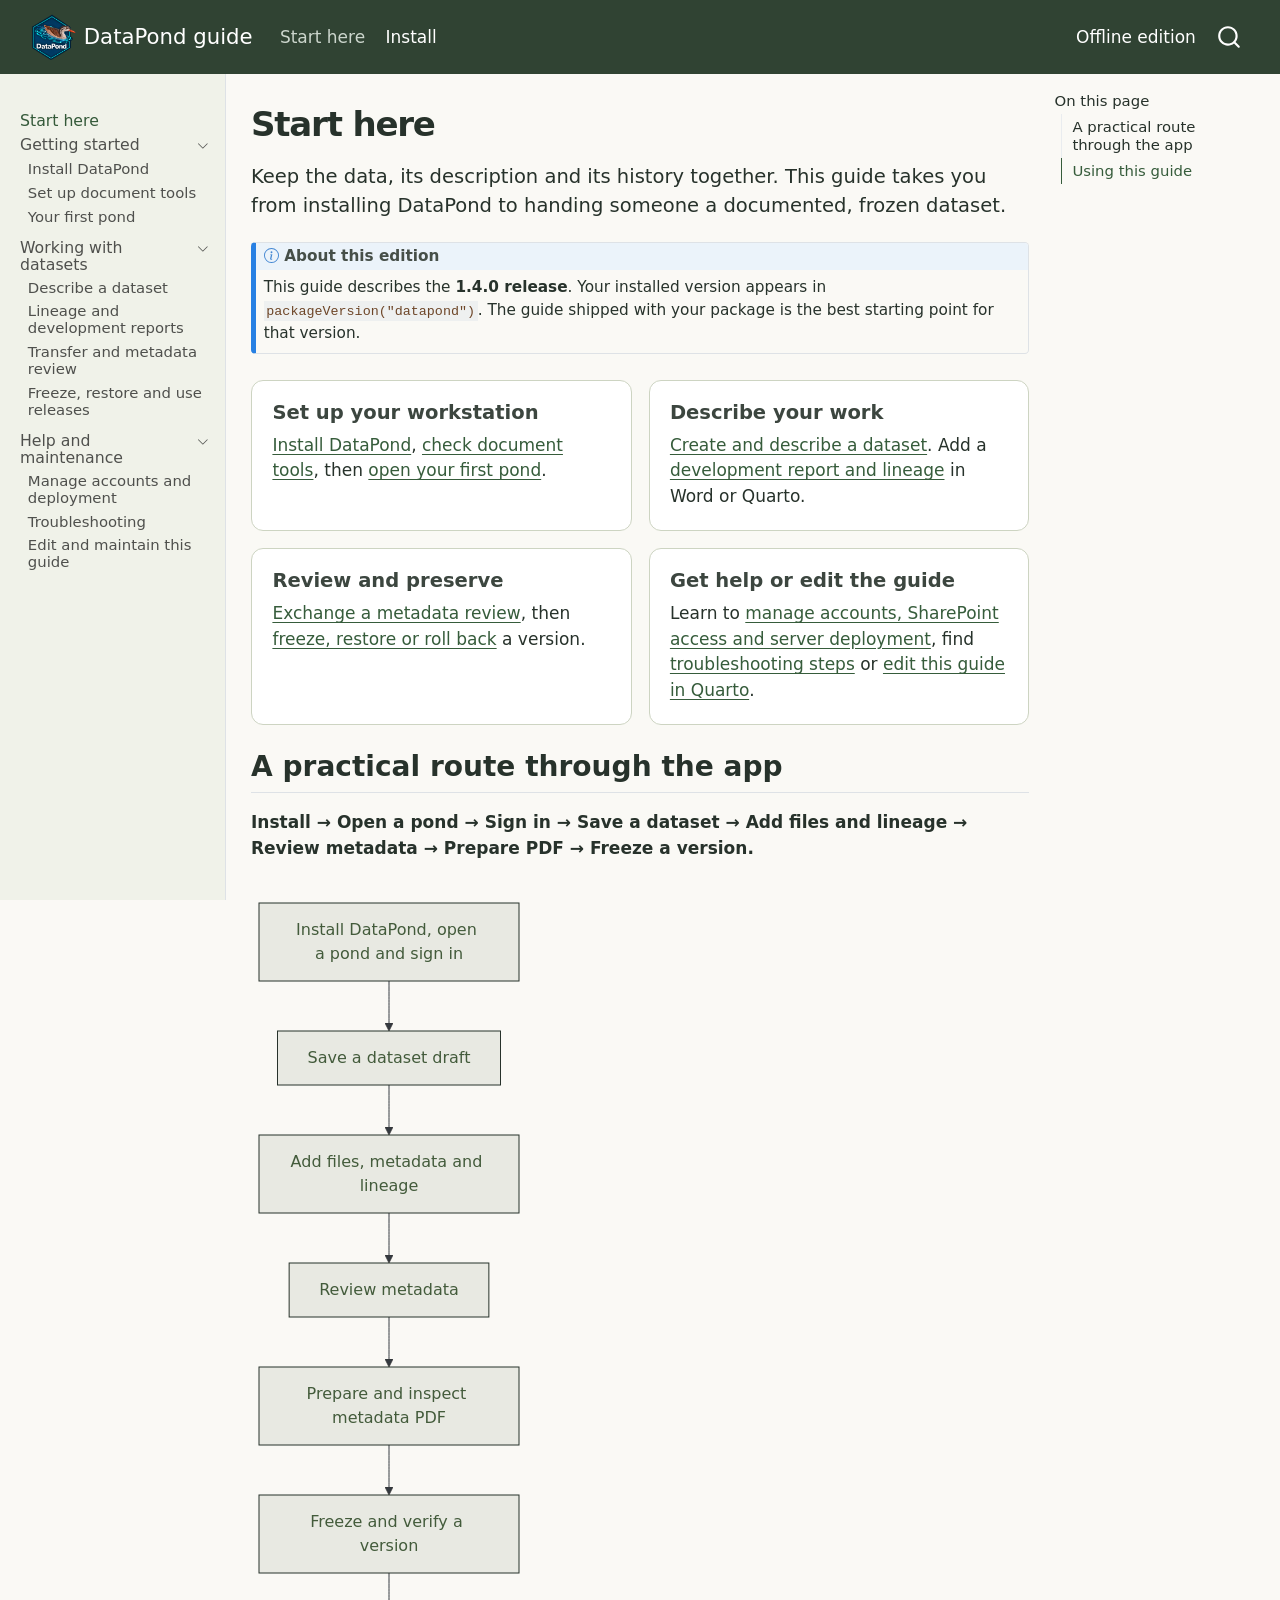
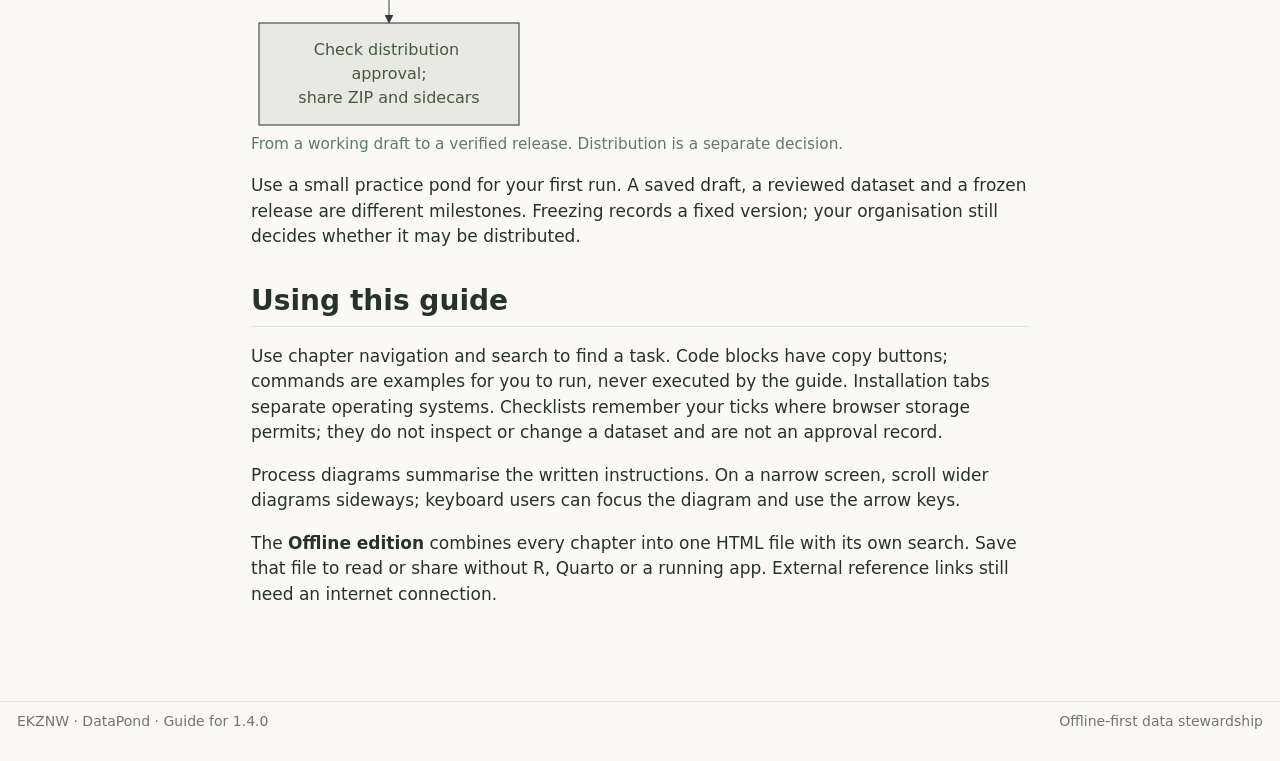
==== inst/guide/index.html @ 1719f34a "Release Data Pond 1.4.0" ====
<!DOCTYPE html>
<html xmlns="http://www.w3.org/1999/xhtml" lang="en-GB" xml:lang="en-GB"><head>

<meta charset="utf-8">
<meta name="generator" content="quarto-1.9.37">

<meta name="viewport" content="width=device-width, initial-scale=1.0, user-scalable=yes">


<title>Start here – DataPond guide</title>
<style>
/* Default styles provided by pandoc.
** See https://pandoc.org/MANUAL.html#variables-for-html for config info.
*/
code{white-space: pre-wrap;}
span.smallcaps{font-variant: small-caps;}
div.columns{display: flex; gap: min(4vw, 1.5em);}
div.column{flex: auto; overflow-x: auto;}
div.hanging-indent{margin-left: 1.5em; text-indent: -1.5em;}
ul.task-list{list-style: none;}
ul.task-list li input[type="checkbox"] {
  width: 0.8em;
  margin: 0 0.8em 0.2em -1em; /* quarto-specific, see https://github.com/quarto-dev/quarto-cli/issues/4556 */ 
  vertical-align: middle;
}
</style>


<script src="site_libs/quarto-nav/quarto-nav.js"></script>
<script src="site_libs/quarto-nav/headroom.min.js"></script>
<script src="site_libs/clipboard/clipboard.min.js"></script>
<script src="site_libs/quarto-search/autocomplete.umd.js"></script>
<script src="site_libs/quarto-search/fuse.min.js"></script>
<script src="site_libs/quarto-search/quarto-search.js"></script>
<meta name="quarto:offset" content="./">
<script src="site_libs/quarto-html/quarto.js" type="module"></script>
<script src="site_libs/quarto-html/tabsets/tabsets.js" type="module"></script>
<script src="site_libs/quarto-html/popper.min.js"></script>
<script src="site_libs/quarto-html/tippy.umd.min.js"></script>
<script src="site_libs/quarto-html/anchor.min.js"></script>
<link href="site_libs/quarto-html/tippy.css" rel="stylesheet">
<link href="site_libs/quarto-html/quarto-syntax-highlighting-7f8f88aac4f3542376d5c11b86a4c14d.css" rel="stylesheet" id="quarto-text-highlighting-styles">
<script src="site_libs/bootstrap/bootstrap.min.js"></script>
<link href="site_libs/bootstrap/bootstrap-icons.css" rel="stylesheet">
<link href="site_libs/bootstrap/bootstrap-29452ab6f4fcb164c43f1a3ab0a1f1e9.min.css" rel="stylesheet" append-hash="true" id="quarto-bootstrap" data-mode="light">
<script id="quarto-search-options" type="application/json">{
  "location": "navbar",
  "copy-button": false,
  "collapse-after": 3,
  "panel-placement": "end",
  "type": "overlay",
  "limit": 50,
  "keyboard-shortcut": [
    "f",
    "/",
    "s"
  ],
  "language": {
    "search-no-results-text": "No results",
    "search-matching-documents-text": "matching documents",
    "search-copy-link-title": "Copy link to search",
    "search-hide-matches-text": "Hide additional matches",
    "search-more-match-text": "more match in this document",
    "search-more-matches-text": "more matches in this document",
    "search-clear-button-title": "Clear",
    "search-text-placeholder": "",
    "search-detached-cancel-button-title": "Cancel",
    "search-submit-button-title": "Submit",
    "search-label": "Search"
  }
}</script>
<script src="site_libs/quarto-diagram/mermaid.min.js"></script>
<script src="site_libs/quarto-diagram/mermaid-init.js"></script>
<link href="site_libs/quarto-diagram/mermaid.css" rel="stylesheet">


<link rel="stylesheet" href="assets/guide.css">
</head>

<body class="nav-sidebar docked nav-fixed quarto-light">

<div id="quarto-search-results"></div>
  <header id="quarto-header" class="headroom fixed-top">
    <nav class="navbar navbar-expand-lg " data-bs-theme="dark">
      <div class="navbar-container container-fluid">
      <div class="navbar-brand-container mx-auto">
    <a href="./index.html" class="navbar-brand navbar-brand-logo">
    <img src="./assets/datapond-logo.png" alt="" class="navbar-logo light-content">
    <img src="./assets/datapond-logo.png" alt="" class="navbar-logo dark-content">
    </a>
    <a class="navbar-brand" href="./index.html">
    <span class="navbar-title">DataPond guide</span>
    </a>
  </div>
            <div id="quarto-search" class="" title="Search"></div>
          <button class="navbar-toggler" type="button" data-bs-toggle="collapse" data-bs-target="#navbarCollapse" aria-controls="navbarCollapse" role="menu" aria-expanded="false" aria-label="Toggle navigation" onclick="if (window.quartoToggleHeadroom) { window.quartoToggleHeadroom(); }">
  <span class="navbar-toggler-icon"></span>
</button>
          <div class="collapse navbar-collapse" id="navbarCollapse">
            <ul class="navbar-nav navbar-nav-scroll me-auto">
  <li class="nav-item">
    <a class="nav-link active" href="./index.html" aria-current="page"> 
<span class="menu-text">Start here</span></a>
  </li>  
  <li class="nav-item">
    <a class="nav-link" href="./install.html"> 
<span class="menu-text">Install</span></a>
  </li>  
</ul>
            <ul class="navbar-nav navbar-nav-scroll ms-auto">
  <li class="nav-item">
    <a class="nav-link" href="./offline.html"> 
<span class="menu-text">Offline edition</span></a>
  </li>  
</ul>
          </div> <!-- /navcollapse -->
            <div class="quarto-navbar-tools">
</div>
      </div> <!-- /container-fluid -->
    </nav>
  <nav class="quarto-secondary-nav">
    <div class="container-fluid d-flex">
      <button type="button" class="quarto-btn-toggle btn" data-bs-toggle="collapse" role="button" data-bs-target=".quarto-sidebar-collapse-item" aria-controls="quarto-sidebar" aria-expanded="false" aria-label="Toggle sidebar navigation" onclick="if (window.quartoToggleHeadroom) { window.quartoToggleHeadroom(); }">
        <i class="bi bi-layout-text-sidebar-reverse"></i>
      </button>
        <nav class="quarto-page-breadcrumbs" aria-label="breadcrumb"><ol class="breadcrumb"><li class="breadcrumb-item"><a href="./index.html">Start here</a></li></ol></nav>
        <a class="flex-grow-1" role="navigation" data-bs-toggle="collapse" data-bs-target=".quarto-sidebar-collapse-item" aria-controls="quarto-sidebar" aria-expanded="false" aria-label="Toggle sidebar navigation" onclick="if (window.quartoToggleHeadroom) { window.quartoToggleHeadroom(); }">      
        </a>
    </div>
  </nav>
</header>
<!-- content -->
<div id="quarto-content" class="quarto-container page-columns page-rows-contents page-layout-article page-navbar">
<!-- sidebar -->
  <nav id="quarto-sidebar" class="sidebar collapse collapse-horizontal quarto-sidebar-collapse-item sidebar-navigation docked overflow-auto">
    <div class="sidebar-menu-container"> 
    <ul class="list-unstyled mt-1">
        <li class="sidebar-item">
  <div class="sidebar-item-container"> 
  <a href="./index.html" class="sidebar-item-text sidebar-link active">
 <span class="menu-text">Start here</span></a>
  </div>
</li>
        <li class="sidebar-item sidebar-item-section">
      <div class="sidebar-item-container"> 
            <a class="sidebar-item-text sidebar-link text-start" data-bs-toggle="collapse" data-bs-target="#quarto-sidebar-section-1" role="navigation" aria-expanded="true">
 <span class="menu-text">Getting started</span></a>
          <a class="sidebar-item-toggle text-start" data-bs-toggle="collapse" data-bs-target="#quarto-sidebar-section-1" role="navigation" aria-expanded="true" aria-label="Toggle section">
            <i class="bi bi-chevron-right ms-2"></i>
          </a> 
      </div>
      <ul id="quarto-sidebar-section-1" class="collapse list-unstyled sidebar-section depth1 show">  
          <li class="sidebar-item">
  <div class="sidebar-item-container"> 
  <a href="./install.html" class="sidebar-item-text sidebar-link">
 <span class="menu-text">Install DataPond</span></a>
  </div>
</li>
          <li class="sidebar-item">
  <div class="sidebar-item-container"> 
  <a href="./document-tools.html" class="sidebar-item-text sidebar-link">
 <span class="menu-text">Set up document tools</span></a>
  </div>
</li>
          <li class="sidebar-item">
  <div class="sidebar-item-container"> 
  <a href="./first-pond.html" class="sidebar-item-text sidebar-link">
 <span class="menu-text">Your first pond</span></a>
  </div>
</li>
      </ul>
  </li>
        <li class="sidebar-item sidebar-item-section">
      <div class="sidebar-item-container"> 
            <a class="sidebar-item-text sidebar-link text-start" data-bs-toggle="collapse" data-bs-target="#quarto-sidebar-section-2" role="navigation" aria-expanded="true">
 <span class="menu-text">Working with datasets</span></a>
          <a class="sidebar-item-toggle text-start" data-bs-toggle="collapse" data-bs-target="#quarto-sidebar-section-2" role="navigation" aria-expanded="true" aria-label="Toggle section">
            <i class="bi bi-chevron-right ms-2"></i>
          </a> 
      </div>
      <ul id="quarto-sidebar-section-2" class="collapse list-unstyled sidebar-section depth1 show">  
          <li class="sidebar-item">
  <div class="sidebar-item-container"> 
  <a href="./dataset.html" class="sidebar-item-text sidebar-link">
 <span class="menu-text">Describe a dataset</span></a>
  </div>
</li>
          <li class="sidebar-item">
  <div class="sidebar-item-container"> 
  <a href="./lineage.html" class="sidebar-item-text sidebar-link">
 <span class="menu-text">Lineage and development reports</span></a>
  </div>
</li>
          <li class="sidebar-item">
  <div class="sidebar-item-container"> 
  <a href="./review.html" class="sidebar-item-text sidebar-link">
 <span class="menu-text">Transfer and metadata review</span></a>
  </div>
</li>
          <li class="sidebar-item">
  <div class="sidebar-item-container"> 
  <a href="./releases.html" class="sidebar-item-text sidebar-link">
 <span class="menu-text">Freeze, restore and use releases</span></a>
  </div>
</li>
      </ul>
  </li>
        <li class="sidebar-item sidebar-item-section">
      <div class="sidebar-item-container"> 
            <a class="sidebar-item-text sidebar-link text-start" data-bs-toggle="collapse" data-bs-target="#quarto-sidebar-section-3" role="navigation" aria-expanded="true">
 <span class="menu-text">Help and maintenance</span></a>
          <a class="sidebar-item-toggle text-start" data-bs-toggle="collapse" data-bs-target="#quarto-sidebar-section-3" role="navigation" aria-expanded="true" aria-label="Toggle section">
            <i class="bi bi-chevron-right ms-2"></i>
          </a> 
      </div>
      <ul id="quarto-sidebar-section-3" class="collapse list-unstyled sidebar-section depth1 show">  
          <li class="sidebar-item">
  <div class="sidebar-item-container"> 
  <a href="./access-management.html" class="sidebar-item-text sidebar-link">
 <span class="menu-text">Manage accounts and deployment</span></a>
  </div>
</li>
          <li class="sidebar-item">
  <div class="sidebar-item-container"> 
  <a href="./troubleshooting.html" class="sidebar-item-text sidebar-link">
 <span class="menu-text">Troubleshooting</span></a>
  </div>
</li>
          <li class="sidebar-item">
  <div class="sidebar-item-container"> 
  <a href="./maintaining.html" class="sidebar-item-text sidebar-link">
 <span class="menu-text">Edit and maintain this guide</span></a>
  </div>
</li>
      </ul>
  </li>
    </ul>
    </div>
</nav>
<div id="quarto-sidebar-glass" class="quarto-sidebar-collapse-item" data-bs-toggle="collapse" data-bs-target=".quarto-sidebar-collapse-item"></div>
<!-- margin-sidebar -->
    <div id="quarto-margin-sidebar" class="sidebar margin-sidebar">
        <nav id="TOC" role="doc-toc" class="toc-active">
    <h2 id="toc-title">On this page</h2>
   
  <ul class="collapse">
  <li><a href="#a-practical-route-through-the-app" id="toc-a-practical-route-through-the-app" class="nav-link active" data-scroll-target="#a-practical-route-through-the-app">A practical route through the app</a></li>
  <li><a href="#using-this-guide" id="toc-using-this-guide" class="nav-link" data-scroll-target="#using-this-guide">Using this guide</a></li>
  </ul>
</nav>
    </div>
<!-- main -->
<main class="content" id="quarto-document-content">

<header id="title-block-header" class="quarto-title-block default">
<div class="quarto-title">
<h1 class="title">Start here</h1>
</div>



<div class="quarto-title-meta">

    
  
    
  </div>
  


</header>


<div class="guide-intro">
<p>Keep the data, its description and its history together. This guide takes you from installing DataPond to handing someone a documented, frozen dataset.</p>
</div>
<div class="callout callout-style-default callout-note callout-titled" title="About this edition">
<div class="callout-header d-flex align-content-center">
<div class="callout-icon-container">
<i class="callout-icon"></i>
</div>
<div class="callout-title-container flex-fill">
<span class="screen-reader-only">Note</span>About this edition
</div>
</div>
<div class="callout-body-container callout-body">
<p>This guide describes the <strong>1.4.0 release</strong>. Your installed version appears in <code>packageVersion("datapond")</code>. The guide shipped with your package is the best starting point for that version.</p>
</div>
</div>
<div class="guide-cards">
<section id="set-up-your-workstation" class="level3 guide-card">
<h3 class="anchored" data-anchor-id="set-up-your-workstation">Set up your workstation</h3>
<p><a href="./install.html">Install DataPond</a>, <a href="./document-tools.html">check document tools</a>, then <a href="./first-pond.html">open your first pond</a>.</p>
</section>
<section id="describe-your-work" class="level3 guide-card">
<h3 class="anchored" data-anchor-id="describe-your-work">Describe your work</h3>
<p><a href="./dataset.html">Create and describe a dataset</a>. Add a <a href="./lineage.html">development report and lineage</a> in Word or Quarto.</p>
</section>
<section id="review-and-preserve" class="level3 guide-card">
<h3 class="anchored" data-anchor-id="review-and-preserve">Review and preserve</h3>
<p><a href="./review.html">Exchange a metadata review</a>, then <a href="./releases.html">freeze, restore or roll back</a> a version.</p>
</section>
<section id="get-help-or-edit-the-guide" class="level3 guide-card">
<h3 class="anchored" data-anchor-id="get-help-or-edit-the-guide">Get help or edit the guide</h3>
<p>Learn to <a href="./access-management.html">manage accounts, SharePoint access and server deployment</a>, find <a href="./troubleshooting.html">troubleshooting steps</a> or <a href="./maintaining.html">edit this guide in Quarto</a>.</p>
</section>
</div>
<section id="a-practical-route-through-the-app" class="level2">
<h2 class="anchored" data-anchor-id="a-practical-route-through-the-app">A practical route through the app</h2>
<p><strong>Install → Open a pond → Sign in → Save a dataset → Add files and lineage → Review metadata → Prepare PDF → Freeze a version.</strong></p>
<div class="cell" data-layout-align="default">
<div class="cell-output-display">
<div>
<p></p><figure class="figure"><p></p>
<div>
<pre class="mermaid mermaid-js">flowchart TD
  accTitle: A practical route through DataPond
  accDescr: Install DataPond, open a pond and sign in. Save a draft, add files and lineage, review metadata, then prepare and inspect the PDF. Freeze and verify a release before checking distribution approval and sharing the ZIP with its sidecars.
  setup["Install DataPond, open a pond and sign in"] --&gt; draft["Save a dataset draft"]
  draft --&gt; describe["Add files, metadata and lineage"]
  describe --&gt; review["Review metadata"]
  review --&gt; pdf["Prepare and inspect metadata PDF"]
  pdf --&gt; freeze["Freeze and verify a version"]
  freeze --&gt; share["Check distribution approval;&lt;br/&gt;share ZIP and sidecars"]
</pre>
</div>
<p></p><figcaption> From a working draft to a verified release. Distribution is a separate decision.</figcaption> </figure><p></p>
</div>
</div>
</div>
<p>Use a small practice pond for your first run. A saved draft, a reviewed dataset and a frozen release are different milestones. Freezing records a fixed version; your organisation still decides whether it may be distributed.</p>
</section>
<section id="using-this-guide" class="level2">
<h2 class="anchored" data-anchor-id="using-this-guide">Using this guide</h2>
<p>Use chapter navigation and search to find a task. Code blocks have copy buttons; commands are examples for you to run, never executed by the guide. Installation tabs separate operating systems. Checklists remember your ticks where browser storage permits; they do not inspect or change a dataset and are not an approval record.</p>
<p>Process diagrams summarise the written instructions. On a narrow screen, scroll wider diagrams sideways; keyboard users can focus the diagram and use the arrow keys.</p>
<p>The <strong>Offline edition</strong> combines every chapter into one HTML file with its own search. Save that file to read or share without R, Quarto or a running app. External reference links still need an internet connection.</p>


</section>

</main> <!-- /main -->
<script>
document.addEventListener('DOMContentLoaded', () => {
  'use strict';
  // The guide stores only tick-box state. It never reads a pond or runs R.
  document.querySelectorAll('.guide-checklist').forEach(group => {
    const boxes = [...group.querySelectorAll('input[data-check]')];
    const status = document.createElement('small');
    status.setAttribute('role', 'status');
    group.append(status);
    let persistent = true;
    const key = box => 'datapond-guide-v1:' + box.dataset.check;
    const update = () => {
      status.textContent = `${boxes.filter(b => b.checked).length} of ${boxes.length} complete. ` +
        (persistent ? 'Ticks are saved in this browser where available; they do not change DataPond.' : 'Browser storage unavailable; ticks last for this page visit only.');
    };
    boxes.forEach(box => {
      try { box.checked = localStorage.getItem(key(box)) === 'true'; } catch (_) { persistent = false; }
      box.addEventListener('change', () => {
        try { localStorage.setItem(key(box), String(box.checked)); } catch (_) { persistent = false; }
        update();
      });
    });
    const reset = document.createElement('button');
    reset.type = 'button'; reset.textContent = 'Reset this checklist';
    reset.addEventListener('click', () => {
      boxes.forEach(box => {
        box.checked = false;
        try { localStorage.removeItem(key(box)); } catch (_) { persistent = false; }
      });
      update();
    });
    group.append(reset); update();
  });
  const search = document.getElementById('guide-search');
  if (!search) return;
  // Single-file edition: turn chapter links into local anchors, even when copied.
  const chapters = ['index', 'install', 'document-tools', 'first-pond', 'dataset', 'lineage', 'review', 'releases', 'access-management', 'troubleshooting', 'maintaining'];
  document.querySelectorAll('main a[href]').forEach(link => {
    const match = link.getAttribute('href').match(/^(?:\.\/)?([\w-]+)\.(?:qmd|html)(?:#(.*))?$/);
    if (match && chapters.includes(match[1])) link.setAttribute('href', '#' + (match[2] || match[1]));
  });
  const results = document.getElementById('guide-search-results');
  const status = document.getElementById('guide-search-status');
  const sections = [...document.querySelectorAll('main section[id]')].map(section => ({
    id: section.id,
    title: section.querySelector('h1,h2,h3')?.textContent.trim() || section.id,
    // Search direct section content, not all nested chapters a second time.
    text: [...section.children].filter(el => el.tagName !== 'SECTION').map(el => el.textContent).join(' ').toLowerCase()
  }));
  search.addEventListener('input', () => {
    const words = search.value.toLowerCase().trim().split(/\s+/).filter(Boolean);
    results.replaceChildren();
    if (!words.length) { status.textContent = 'Search all chapters without an internet connection.'; return; }
    const matches = sections.filter(section => words.every(word => section.text.includes(word)));
    matches.slice(0, 20).forEach(section => {
      const item = document.createElement('li'); const link = document.createElement('a');
      link.href = '#' + section.id; link.textContent = section.title;
      item.append(link); results.append(item);
    });
    status.textContent = matches.length ? `${matches.length} matching sections${matches.length > 20 ? ' (first 20 shown)' : ''}.` : 'No matching sections. Try a shorter phrase.';
  });
});
</script>
<script id="quarto-html-after-body" type="application/javascript">
  window.document.addEventListener("DOMContentLoaded", function (event) {
    const icon = "";
    const anchorJS = new window.AnchorJS();
    anchorJS.options = {
      placement: 'right',
      icon: icon
    };
    anchorJS.add('.anchored');
    const isCodeAnnotation = (el) => {
      for (const clz of el.classList) {
        if (clz.startsWith('code-annotation-')) {                     
          return true;
        }
      }
      return false;
    }
    const onCopySuccess = function(e) {
      // button target
      const button = e.trigger;
      // don't keep focus
      button.blur();
      // flash "checked"
      button.classList.add('code-copy-button-checked');
      var currentTitle = button.getAttribute("title");
      button.setAttribute("title", "Copied!");
      let tooltip;
      if (window.bootstrap) {
        button.setAttribute("data-bs-toggle", "tooltip");
        button.setAttribute("data-bs-placement", "left");
        button.setAttribute("data-bs-title", "Copied!");
        tooltip = new bootstrap.Tooltip(button, 
          { trigger: "manual", 
            customClass: "code-copy-button-tooltip",
            offset: [0, -8]});
        tooltip.show();    
      }
      setTimeout(function() {
        if (tooltip) {
          tooltip.hide();
          button.removeAttribute("data-bs-title");
          button.removeAttribute("data-bs-toggle");
          button.removeAttribute("data-bs-placement");
        }
        button.setAttribute("title", currentTitle);
        button.classList.remove('code-copy-button-checked');
      }, 1000);
      // clear code selection
      e.clearSelection();
    }
    const getTextToCopy = function(trigger) {
      const outerScaffold = trigger.parentElement.cloneNode(true);
      const codeEl = outerScaffold.querySelector('code');
      for (const childEl of codeEl.children) {
        if (isCodeAnnotation(childEl)) {
          childEl.remove();
        }
      }
      return codeEl.innerText;
    }
    const clipboard = new window.ClipboardJS('.code-copy-button:not([data-in-quarto-modal])', {
      text: getTextToCopy
    });
    clipboard.on('success', onCopySuccess);
    if (window.document.getElementById('quarto-embedded-source-code-modal')) {
      const clipboardModal = new window.ClipboardJS('.code-copy-button[data-in-quarto-modal]', {
        text: getTextToCopy,
        container: window.document.getElementById('quarto-embedded-source-code-modal')
      });
      clipboardModal.on('success', onCopySuccess);
    }
      var localhostRegex = new RegExp(/^(?:http|https):\/\/localhost\:?[0-9]*\//);
      var mailtoRegex = new RegExp(/^mailto:/);
        var filterRegex = new RegExp('/' + window.location.host + '/');
      var isInternal = (href) => {
          return filterRegex.test(href) || localhostRegex.test(href) || mailtoRegex.test(href);
      }
      // Inspect non-navigation links and adorn them if external
     var links = window.document.querySelectorAll('a[href]:not(.nav-link):not(.navbar-brand):not(.toc-action):not(.sidebar-link):not(.sidebar-item-toggle):not(.pagination-link):not(.no-external):not([aria-hidden]):not(.dropdown-item):not(.quarto-navigation-tool):not(.about-link)');
      for (var i=0; i<links.length; i++) {
        const link = links[i];
        if (!isInternal(link.href)) {
          // undo the damage that might have been done by quarto-nav.js in the case of
          // links that we want to consider external
          if (link.dataset.originalHref !== undefined) {
            link.href = link.dataset.originalHref;
          }
        }
      }
    function tippyHover(el, contentFn, onTriggerFn, onUntriggerFn) {
      const config = {
        allowHTML: true,
        maxWidth: 500,
        delay: 100,
        arrow: false,
        appendTo: function(el) {
            return el.parentElement;
        },
        interactive: true,
        interactiveBorder: 10,
        theme: 'quarto',
        placement: 'bottom-start',
      };
      if (contentFn) {
        config.content = contentFn;
      }
      if (onTriggerFn) {
        config.onTrigger = onTriggerFn;
      }
      if (onUntriggerFn) {
        config.onUntrigger = onUntriggerFn;
      }
      window.tippy(el, config); 
    }
    const noterefs = window.document.querySelectorAll('a[role="doc-noteref"]');
    for (var i=0; i<noterefs.length; i++) {
      const ref = noterefs[i];
      tippyHover(ref, function() {
        // use id or data attribute instead here
        let href = ref.getAttribute('data-footnote-href') || ref.getAttribute('href');
        try { href = new URL(href).hash; } catch {}
        const id = href.replace(/^#\/?/, "");
        const note = window.document.getElementById(id);
        if (note) {
          return note.innerHTML;
        } else {
          return "";
        }
      });
    }
    const xrefs = window.document.querySelectorAll('a.quarto-xref');
    const processXRef = (id, note) => {
      // Strip column container classes
      const stripColumnClz = (el) => {
        el.classList.remove("page-full", "page-columns");
        if (el.children) {
          for (const child of el.children) {
            stripColumnClz(child);
          }
        }
      }
      stripColumnClz(note)
      if (id === null || id.startsWith('sec-')) {
        // Special case sections, only their first couple elements
        const container = document.createElement("div");
        if (note.children && note.children.length > 2) {
          container.appendChild(note.children[0].cloneNode(true));
          for (let i = 1; i < note.children.length; i++) {
            const child = note.children[i];
            if (child.tagName === "P" && child.innerText === "") {
              continue;
            } else {
              container.appendChild(child.cloneNode(true));
              break;
            }
          }
          if (window.Quarto?.typesetMath) {
            window.Quarto.typesetMath(container);
          }
          return container.innerHTML
        } else {
          if (window.Quarto?.typesetMath) {
            window.Quarto.typesetMath(note);
          }
          return note.innerHTML;
        }
      } else {
        // Remove any anchor links if they are present
        const anchorLink = note.querySelector('a.anchorjs-link');
        if (anchorLink) {
          anchorLink.remove();
        }
        if (window.Quarto?.typesetMath) {
          window.Quarto.typesetMath(note);
        }
        if (note.classList.contains("callout")) {
          return note.outerHTML;
        } else {
          return note.innerHTML;
        }
      }
    }
    for (var i=0; i<xrefs.length; i++) {
      const xref = xrefs[i];
      tippyHover(xref, undefined, function(instance) {
        instance.disable();
        let url = xref.getAttribute('href');
        let hash = undefined; 
        if (url.startsWith('#')) {
          hash = url;
        } else {
          try { hash = new URL(url).hash; } catch {}
        }
        if (hash) {
          const id = hash.replace(/^#\/?/, "");
          const note = window.document.getElementById(id);
          if (note !== null) {
            try {
              const html = processXRef(id, note.cloneNode(true));
              instance.setContent(html);
            } finally {
              instance.enable();
              instance.show();
            }
          } else {
            // See if we can fetch this
            fetch(url.split('#')[0])
            .then(res => res.text())
            .then(html => {
              const parser = new DOMParser();
              const htmlDoc = parser.parseFromString(html, "text/html");
              const note = htmlDoc.getElementById(id);
              if (note !== null) {
                const html = processXRef(id, note);
                instance.setContent(html);
              } 
            }).finally(() => {
              instance.enable();
              instance.show();
            });
          }
        } else {
          // See if we can fetch a full url (with no hash to target)
          // This is a special case and we should probably do some content thinning / targeting
          fetch(url)
          .then(res => res.text())
          .then(html => {
            const parser = new DOMParser();
            const htmlDoc = parser.parseFromString(html, "text/html");
            const note = htmlDoc.querySelector('main.content');
            if (note !== null) {
              // This should only happen for chapter cross references
              // (since there is no id in the URL)
              // remove the first header
              if (note.children.length > 0 && note.children[0].tagName === "HEADER") {
                note.children[0].remove();
              }
              const html = processXRef(null, note);
              instance.setContent(html);
            } 
          }).finally(() => {
            instance.enable();
            instance.show();
          });
        }
      }, function(instance) {
      });
    }
        let selectedAnnoteEl;
        const selectorForAnnotation = ( cell, annotation) => {
          let cellAttr = 'data-code-cell="' + cell + '"';
          let lineAttr = 'data-code-annotation="' +  annotation + '"';
          const selector = 'span[' + cellAttr + '][' + lineAttr + ']';
          return selector;
        }
        const selectCodeLines = (annoteEl) => {
          const doc = window.document;
          const targetCell = annoteEl.getAttribute("data-target-cell");
          const targetAnnotation = annoteEl.getAttribute("data-target-annotation");
          const annoteSpan = window.document.querySelector(selectorForAnnotation(targetCell, targetAnnotation));
          const lines = annoteSpan.getAttribute("data-code-lines").split(",");
          const lineIds = lines.map((line) => {
            return targetCell + "-" + line;
          })
          let top = null;
          let height = null;
          let parent = null;
          if (lineIds.length > 0) {
              //compute the position of the single el (top and bottom and make a div)
              const el = window.document.getElementById(lineIds[0]);
              top = el.offsetTop;
              height = el.offsetHeight;
              parent = el.parentElement.parentElement;
            if (lineIds.length > 1) {
              const lastEl = window.document.getElementById(lineIds[lineIds.length - 1]);
              const bottom = lastEl.offsetTop + lastEl.offsetHeight;
              height = bottom - top;
            }
            if (top !== null && height !== null && parent !== null) {
              // cook up a div (if necessary) and position it 
              let div = window.document.getElementById("code-annotation-line-highlight");
              if (div === null) {
                div = window.document.createElement("div");
                div.setAttribute("id", "code-annotation-line-highlight");
                div.style.position = 'absolute';
                parent.appendChild(div);
              }
              div.style.top = top - 2 + "px";
              div.style.height = height + 4 + "px";
              div.style.left = 0;
              let gutterDiv = window.document.getElementById("code-annotation-line-highlight-gutter");
              if (gutterDiv === null) {
                gutterDiv = window.document.createElement("div");
                gutterDiv.setAttribute("id", "code-annotation-line-highlight-gutter");
                gutterDiv.style.position = 'absolute';
                const codeCell = window.document.getElementById(targetCell);
                const gutter = codeCell.querySelector('.code-annotation-gutter');
                gutter.appendChild(gutterDiv);
              }
              gutterDiv.style.top = top - 2 + "px";
              gutterDiv.style.height = height + 4 + "px";
            }
            selectedAnnoteEl = annoteEl;
          }
        };
        const unselectCodeLines = () => {
          const elementsIds = ["code-annotation-line-highlight", "code-annotation-line-highlight-gutter"];
          elementsIds.forEach((elId) => {
            const div = window.document.getElementById(elId);
            if (div) {
              div.remove();
            }
          });
          selectedAnnoteEl = undefined;
        };
          // Handle positioning of the toggle
      window.addEventListener(
        "resize",
        throttle(() => {
          elRect = undefined;
          if (selectedAnnoteEl) {
            selectCodeLines(selectedAnnoteEl);
          }
        }, 10)
      );
      function throttle(fn, ms) {
      let throttle = false;
      let timer;
        return (...args) => {
          if(!throttle) { // first call gets through
              fn.apply(this, args);
              throttle = true;
          } else { // all the others get throttled
              if(timer) clearTimeout(timer); // cancel #2
              timer = setTimeout(() => {
                fn.apply(this, args);
                timer = throttle = false;
              }, ms);
          }
        };
      }
        // Attach click handler to the DT
        const annoteDls = window.document.querySelectorAll('dt[data-target-cell]');
        for (const annoteDlNode of annoteDls) {
          annoteDlNode.addEventListener('click', (event) => {
            const clickedEl = event.target;
            if (clickedEl !== selectedAnnoteEl) {
              unselectCodeLines();
              const activeEl = window.document.querySelector('dt[data-target-cell].code-annotation-active');
              if (activeEl) {
                activeEl.classList.remove('code-annotation-active');
              }
              selectCodeLines(clickedEl);
              clickedEl.classList.add('code-annotation-active');
            } else {
              // Unselect the line
              unselectCodeLines();
              clickedEl.classList.remove('code-annotation-active');
            }
          });
        }
    const findCites = (el) => {
      const parentEl = el.parentElement;
      if (parentEl) {
        const cites = parentEl.dataset.cites;
        if (cites) {
          return {
            el,
            cites: cites.split(' ')
          };
        } else {
          return findCites(el.parentElement)
        }
      } else {
        return undefined;
      }
    };
    var bibliorefs = window.document.querySelectorAll('a[role="doc-biblioref"]');
    for (var i=0; i<bibliorefs.length; i++) {
      const ref = bibliorefs[i];
      const citeInfo = findCites(ref);
      if (citeInfo) {
        tippyHover(citeInfo.el, function() {
          var popup = window.document.createElement('div');
          citeInfo.cites.forEach(function(cite) {
            var citeDiv = window.document.createElement('div');
            citeDiv.classList.add('hanging-indent');
            citeDiv.classList.add('csl-entry');
            var biblioDiv = window.document.getElementById('ref-' + cite);
            if (biblioDiv) {
              citeDiv.innerHTML = biblioDiv.innerHTML;
            }
            popup.appendChild(citeDiv);
          });
          return popup.innerHTML;
        });
      }
    }
  });
  </script>
</div> <!-- /content -->
<footer class="footer">
  <div class="nav-footer">
    <div class="nav-footer-left">
<p>EKZNW · DataPond · Guide for 1.4.0</p>
</div>   
    <div class="nav-footer-center">
      &nbsp;
    </div>
    <div class="nav-footer-right">
<p>Offline-first data stewardship</p>
</div>
  </div>
</footer>




</body></html>
---- inst/guide/site_libs/quarto-html/tippy.css ----
.tippy-box[data-animation=fade][data-state=hidden]{opacity:0}[data-tippy-root]{max-width:calc(100vw - 10px)}.tippy-box{position:relative;background-color:#333;color:#fff;border-radius:4px;font-size:14px;line-height:1.4;white-space:normal;outline:0;transition-property:transform,visibility,opacity}.tippy-box[data-placement^=top]>.tippy-arrow{bottom:0}.tippy-box[data-placement^=top]>.tippy-arrow:before{bottom:-7px;left:0;border-width:8px 8px 0;border-top-color:initial;transform-origin:center top}.tippy-box[data-placement^=bottom]>.tippy-arrow{top:0}.tippy-box[data-placement^=bottom]>.tippy-arrow:before{top:-7px;left:0;border-width:0 8px 8px;border-bottom-color:initial;transform-origin:center bottom}.tippy-box[data-placement^=left]>.tippy-arrow{right:0}.tippy-box[data-placement^=left]>.tippy-arrow:before{border-width:8px 0 8px 8px;border-left-color:initial;right:-7px;transform-origin:center left}.tippy-box[data-placement^=right]>.tippy-arrow{left:0}.tippy-box[data-placement^=right]>.tippy-arrow:before{left:-7px;border-width:8px 8px 8px 0;border-right-color:initial;transform-origin:center right}.tippy-box[data-inertia][data-state=visible]{transition-timing-function:cubic-bezier(.54,1.5,.38,1.11)}.tippy-arrow{width:16px;height:16px;color:#333}.tippy-arrow:before{content:"";position:absolute;border-color:transparent;border-style:solid}.tippy-content{position:relative;padding:5px 9px;z-index:1}
---- inst/guide/site_libs/quarto-html/quarto-syntax-highlighting-7f8f88aac4f3542376d5c11b86a4c14d.css ----
/* quarto syntax highlight colors */
:root {
  --quarto-hl-ot-color: #003B4F;
  --quarto-hl-at-color: #657422;
  --quarto-hl-ss-color: #20794D;
  --quarto-hl-an-color: #5E5E5E;
  --quarto-hl-fu-color: #4758AB;
  --quarto-hl-st-color: #20794D;
  --quarto-hl-cf-color: #003B4F;
  --quarto-hl-op-color: #5E5E5E;
  --quarto-hl-er-color: #AD0000;
  --quarto-hl-bn-color: #AD0000;
  --quarto-hl-al-color: #AD0000;
  --quarto-hl-va-color: #111111;
  --quarto-hl-bu-color: inherit;
  --quarto-hl-ex-color: inherit;
  --quarto-hl-pp-color: #AD0000;
  --quarto-hl-in-color: #5E5E5E;
  --quarto-hl-vs-color: #20794D;
  --quarto-hl-wa-color: #5E5E5E;
  --quarto-hl-do-color: #5E5E5E;
  --quarto-hl-im-color: #00769E;
  --quarto-hl-ch-color: #20794D;
  --quarto-hl-dt-color: #AD0000;
  --quarto-hl-fl-color: #AD0000;
  --quarto-hl-co-color: #5E5E5E;
  --quarto-hl-cv-color: #5E5E5E;
  --quarto-hl-cn-color: #8f5902;
  --quarto-hl-sc-color: #5E5E5E;
  --quarto-hl-dv-color: #AD0000;
  --quarto-hl-kw-color: #003B4F;
}

/* other quarto variables */
:root {
  --quarto-font-monospace: SFMono-Regular, Menlo, Monaco, Consolas, "Liberation Mono", "Courier New", monospace;
}

/* syntax highlight based on Pandoc's rules */
pre > code.sourceCode > span {
  color: #003B4F;
}

code.sourceCode > span {
  color: #003B4F;
}

div.sourceCode,
div.sourceCode pre.sourceCode {
  color: #003B4F;
}

/* Normal */
code span {
  color: #003B4F;
}

/* Alert */
code span.al {
  color: #AD0000;
  font-style: inherit;
}

/* Annotation */
code span.an {
  color: #5E5E5E;
  font-style: inherit;
}

/* Attribute */
code span.at {
  color: #657422;
  font-style: inherit;
}

/* BaseN */
code span.bn {
  color: #AD0000;
  font-style: inherit;
}

/* BuiltIn */
code span.bu {
  font-style: inherit;
}

/* ControlFlow */
code span.cf {
  color: #003B4F;
  font-weight: bold;
  font-style: inherit;
}

/* Char */
code span.ch {
  color: #20794D;
  font-style: inherit;
}

/* Constant */
code span.cn {
  color: #8f5902;
  font-style: inherit;
}

/* Comment */
code span.co {
  color: #5E5E5E;
  font-style: inherit;
}

/* CommentVar */
code span.cv {
  color: #5E5E5E;
  font-style: italic;
}

/* Documentation */
code span.do {
  color: #5E5E5E;
  font-style: italic;
}

/* DataType */
code span.dt {
  color: #AD0000;
  font-style: inherit;
}

/* DecVal */
code span.dv {
  color: #AD0000;
  font-style: inherit;
}

/* Error */
code span.er {
  color: #AD0000;
  font-style: inherit;
}

/* Extension */
code span.ex {
  font-style: inherit;
}

/* Float */
code span.fl {
  color: #AD0000;
  font-style: inherit;
}

/* Function */
code span.fu {
  color: #4758AB;
  font-style: inherit;
}

/* Import */
code span.im {
  color: #00769E;
  font-style: inherit;
}

/* Information */
code span.in {
  color: #5E5E5E;
  font-style: inherit;
}

/* Keyword */
code span.kw {
  color: #003B4F;
  font-weight: bold;
  font-style: inherit;
}

/* Operator */
code span.op {
  color: #5E5E5E;
  font-style: inherit;
}

/* Other */
code span.ot {
  color: #003B4F;
  font-style: inherit;
}

/* Preprocessor */
code span.pp {
  color: #AD0000;
  font-style: inherit;
}

/* SpecialChar */
code span.sc {
  color: #5E5E5E;
  font-style: inherit;
}

/* SpecialString */
code span.ss {
  color: #20794D;
  font-style: inherit;
}

/* String */
code span.st {
  color: #20794D;
  font-style: inherit;
}

/* Variable */
code span.va {
  color: #111111;
  font-style: inherit;
}

/* VerbatimString */
code span.vs {
  color: #20794D;
  font-style: inherit;
}

/* Warning */
code span.wa {
  color: #5E5E5E;
  font-style: italic;
}

.prevent-inlining {
  content: "</";
}

/*# sourceMappingURL=789ad8cd35626ba772517505b42a116e.css.map */
---- inst/guide/site_libs/quarto-diagram/mermaid.css ----
.mermaidTooltip {
  position: absolute;
  text-align: center;
  max-width: 200px;
  padding: 2px;
  font-family: "trebuchet ms", verdana, arial;
  font-size: 12px;
  background: #ffffde;
  border: 1px solid #aaaa33;
  border-radius: 2px;
  pointer-events: none;
  z-index: 1000;
}
---- inst/guide/assets/guide.css ----
:root { --guide-border: #cdd4c2; }
main { max-width: 900px; }
main table { overflow-wrap: anywhere; }
h1 { letter-spacing: -.035em; }
h2 { margin-top: 2rem; }
.guide-intro { font-size: 1.15rem; max-width: 48rem; }
.guide-cards { display: grid; grid-template-columns: repeat(2, minmax(0, 1fr)); gap: 1rem; margin: 1.5rem 0; }
.guide-card { background: white; border: 1px solid var(--guide-border); border-radius: 12px; padding: 1.2rem; }
.guide-card h3 { margin-top: 0; font-size: 1.15rem; }
.guide-card p:last-child { margin-bottom: 0; }
.guide-checklist { padding: 1.2rem; border: 1px solid var(--guide-border); border-left: 5px solid #71875b; border-radius: 6px; background: #f0f3e9; margin: 1.5rem 0; }
.guide-checklist label { display: flex; gap: .7rem; align-items: baseline; padding: .3rem 0; cursor: pointer; }
.guide-checklist input { accent-color: #435b3b; width: 1.1rem; height: 1.1rem; flex: 0 0 auto; }
.guide-checklist small { display: block; margin-top: .6rem; }
.guide-checklist button { margin-top: .6rem; }
.guide-checklist button, #guide-search { border: 1px solid #78866e; border-radius: 4px; background: white; padding: .4rem .6rem; color: #27322b; }
#guide-search { width: 100%; }
#guide-search-results { max-height: 22rem; overflow-y: auto; }
.guide-search-box { background: #f0f3e9; padding: 1rem 1.2rem; border-radius: 8px; margin-bottom: 2rem; }
a:focus-visible, button:focus-visible, input:focus-visible { outline: 3px solid #b27730; outline-offset: 3px; }
details { padding: .8rem 1rem; border: 1px solid var(--guide-border); border-radius: 6px; margin: 1rem 0; }
summary { font-weight: 600; cursor: pointer; }
.guide-process { overflow-x: auto; margin: 1.5rem 0; }
.guide-process svg.mermaid-js { min-width: 520px; }
.guide-process:focus-visible { outline: 3px solid #b27730; outline-offset: 3px; }
@media print { .guide-process { overflow: visible; } .guide-process svg.mermaid-js { min-width: 0; } }
@media (max-width: 650px) { .guide-cards { grid-template-columns: 1fr; } }
@media print { .guide-search-box, .guide-checklist button { display: none; } .guide-card { break-inside: avoid; } }
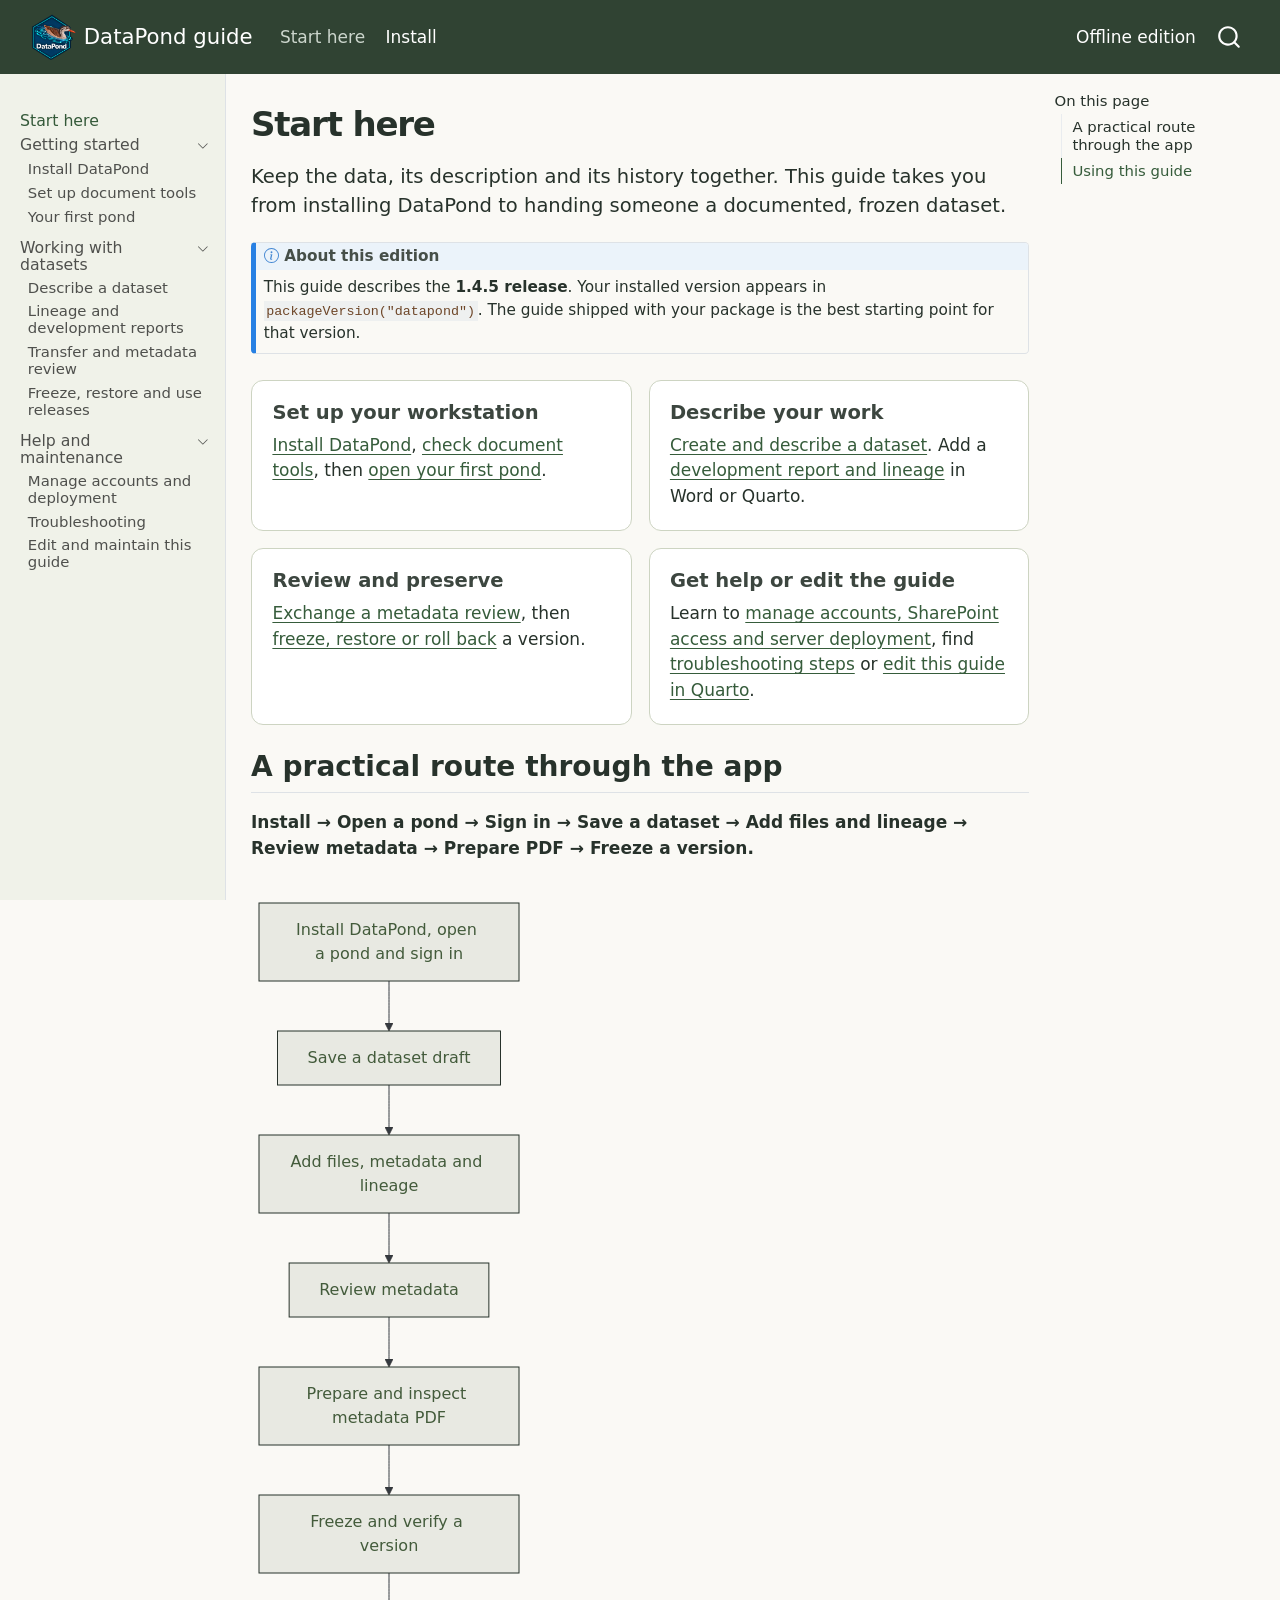
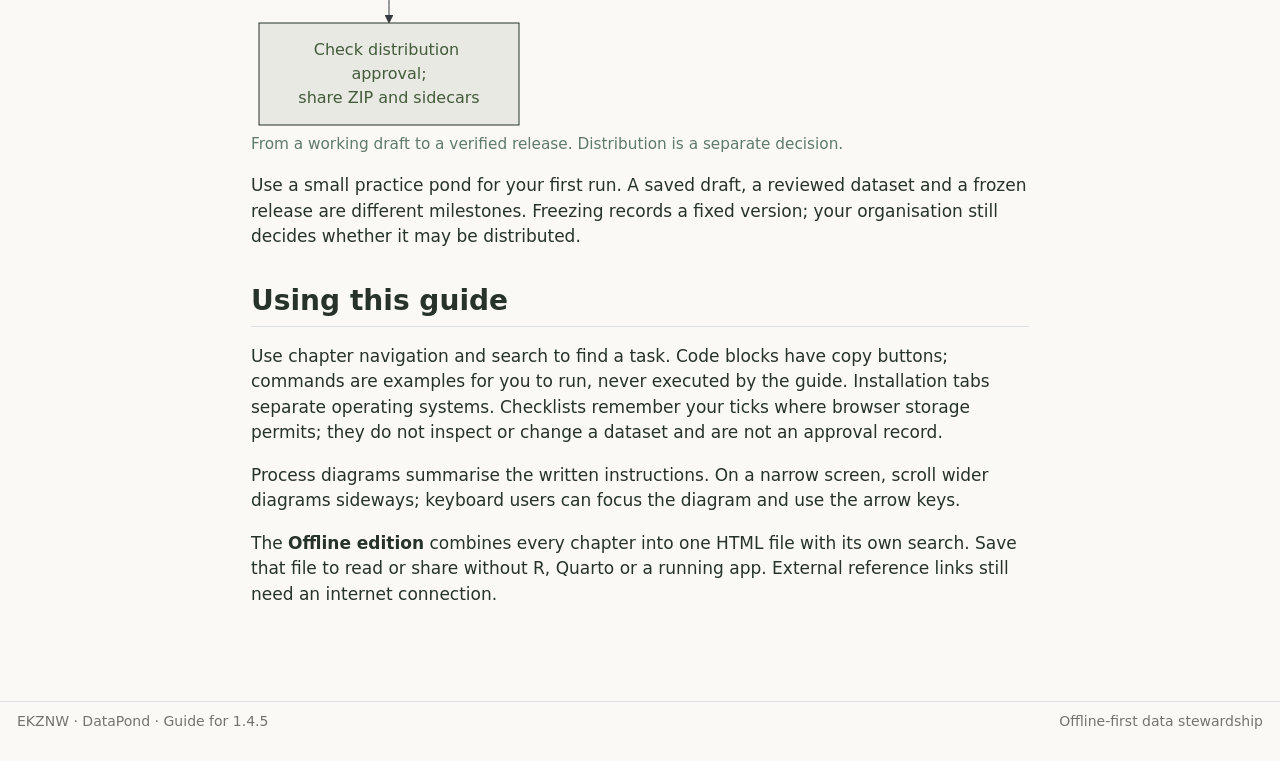
==== commit 6b894a7f: "Update access and data movement workflows" ====
--- a/inst/guide/index.html
+++ b/inst/guide/index.html
@@ -39,7 +39,7 @@
 <script src="site_libs/quarto-html/tippy.umd.min.js"></script>
 <script src="site_libs/quarto-html/anchor.min.js"></script>
 <link href="site_libs/quarto-html/tippy.css" rel="stylesheet">
-<link href="site_libs/quarto-html/quarto-syntax-highlighting-7f8f88aac4f3542376d5c11b86a4c14d.css" rel="stylesheet" id="quarto-text-highlighting-styles">
+<link href="site_libs/quarto-html/syntax-7f8f88aac4f3542376d5c11b86a4c14d.css" rel="stylesheet" id="quarto-text-highlighting-styles">
 <script src="site_libs/bootstrap/bootstrap.min.js"></script>
 <link href="site_libs/bootstrap/bootstrap-icons.css" rel="stylesheet">
 <link href="site_libs/bootstrap/bootstrap-29452ab6f4fcb164c43f1a3ab0a1f1e9.min.css" rel="stylesheet" append-hash="true" id="quarto-bootstrap" data-mode="light">
@@ -284,7 +284,7 @@
 </div>
 </div>
 <div class="callout-body-container callout-body">
-<p>This guide describes the <strong>1.4.0 release</strong>. Your installed version appears in <code>packageVersion("datapond")</code>. The guide shipped with your package is the best starting point for that version.</p>
+<p>This guide describes the <strong>1.4.5 release</strong>. Your installed version appears in <code>packageVersion("datapond")</code>. The guide shipped with your package is the best starting point for that version.</p>
 </div>
 </div>
 <div class="guide-cards">
@@ -807,7 +807,7 @@
 <footer class="footer">
   <div class="nav-footer">
     <div class="nav-footer-left">
-<p>EKZNW · DataPond · Guide for 1.4.0</p>
+<p>EKZNW · DataPond · Guide for 1.4.5</p>
 </div>   
     <div class="nav-footer-center">
       &nbsp;
--- a/inst/guide/site_libs/quarto-html/syntax-7f8f88aac4f3542376d5c11b86a4c14d.css
+++ b/inst/guide/site_libs/quarto-html/syntax-7f8f88aac4f3542376d5c11b86a4c14d.css
@@ -0,0 +1,236 @@
+/* quarto syntax highlight colors */
+:root {
+  --quarto-hl-ot-color: #003B4F;
+  --quarto-hl-at-color: #657422;
+  --quarto-hl-ss-color: #20794D;
+  --quarto-hl-an-color: #5E5E5E;
+  --quarto-hl-fu-color: #4758AB;
+  --quarto-hl-st-color: #20794D;
+  --quarto-hl-cf-color: #003B4F;
+  --quarto-hl-op-color: #5E5E5E;
+  --quarto-hl-er-color: #AD0000;
+  --quarto-hl-bn-color: #AD0000;
+  --quarto-hl-al-color: #AD0000;
+  --quarto-hl-va-color: #111111;
+  --quarto-hl-bu-color: inherit;
+  --quarto-hl-ex-color: inherit;
+  --quarto-hl-pp-color: #AD0000;
+  --quarto-hl-in-color: #5E5E5E;
+  --quarto-hl-vs-color: #20794D;
+  --quarto-hl-wa-color: #5E5E5E;
+  --quarto-hl-do-color: #5E5E5E;
+  --quarto-hl-im-color: #00769E;
+  --quarto-hl-ch-color: #20794D;
+  --quarto-hl-dt-color: #AD0000;
+  --quarto-hl-fl-color: #AD0000;
+  --quarto-hl-co-color: #5E5E5E;
+  --quarto-hl-cv-color: #5E5E5E;
+  --quarto-hl-cn-color: #8f5902;
+  --quarto-hl-sc-color: #5E5E5E;
+  --quarto-hl-dv-color: #AD0000;
+  --quarto-hl-kw-color: #003B4F;
+}
+
+/* other quarto variables */
+:root {
+  --quarto-font-monospace: SFMono-Regular, Menlo, Monaco, Consolas, "Liberation Mono", "Courier New", monospace;
+}
+
+/* syntax highlight based on Pandoc's rules */
+pre > code.sourceCode > span {
+  color: #003B4F;
+}
+
+code.sourceCode > span {
+  color: #003B4F;
+}
+
+div.sourceCode,
+div.sourceCode pre.sourceCode {
+  color: #003B4F;
+}
+
+/* Normal */
+code span {
+  color: #003B4F;
+}
+
+/* Alert */
+code span.al {
+  color: #AD0000;
+  font-style: inherit;
+}
+
+/* Annotation */
+code span.an {
+  color: #5E5E5E;
+  font-style: inherit;
+}
+
+/* Attribute */
+code span.at {
+  color: #657422;
+  font-style: inherit;
+}
+
+/* BaseN */
+code span.bn {
+  color: #AD0000;
+  font-style: inherit;
+}
+
+/* BuiltIn */
+code span.bu {
+  font-style: inherit;
+}
+
+/* ControlFlow */
+code span.cf {
+  color: #003B4F;
+  font-weight: bold;
+  font-style: inherit;
+}
+
+/* Char */
+code span.ch {
+  color: #20794D;
+  font-style: inherit;
+}
+
+/* Constant */
+code span.cn {
+  color: #8f5902;
+  font-style: inherit;
+}
+
+/* Comment */
+code span.co {
+  color: #5E5E5E;
+  font-style: inherit;
+}
+
+/* CommentVar */
+code span.cv {
+  color: #5E5E5E;
+  font-style: italic;
+}
+
+/* Documentation */
+code span.do {
+  color: #5E5E5E;
+  font-style: italic;
+}
+
+/* DataType */
+code span.dt {
+  color: #AD0000;
+  font-style: inherit;
+}
+
+/* DecVal */
+code span.dv {
+  color: #AD0000;
+  font-style: inherit;
+}
+
+/* Error */
+code span.er {
+  color: #AD0000;
+  font-style: inherit;
+}
+
+/* Extension */
+code span.ex {
+  font-style: inherit;
+}
+
+/* Float */
+code span.fl {
+  color: #AD0000;
+  font-style: inherit;
+}
+
+/* Function */
+code span.fu {
+  color: #4758AB;
+  font-style: inherit;
+}
+
+/* Import */
+code span.im {
+  color: #00769E;
+  font-style: inherit;
+}
+
+/* Information */
+code span.in {
+  color: #5E5E5E;
+  font-style: inherit;
+}
+
+/* Keyword */
+code span.kw {
+  color: #003B4F;
+  font-weight: bold;
+  font-style: inherit;
+}
+
+/* Operator */
+code span.op {
+  color: #5E5E5E;
+  font-style: inherit;
+}
+
+/* Other */
+code span.ot {
+  color: #003B4F;
+  font-style: inherit;
+}
+
+/* Preprocessor */
+code span.pp {
+  color: #AD0000;
+  font-style: inherit;
+}
+
+/* SpecialChar */
+code span.sc {
+  color: #5E5E5E;
+  font-style: inherit;
+}
+
+/* SpecialString */
+code span.ss {
+  color: #20794D;
+  font-style: inherit;
+}
+
+/* String */
+code span.st {
+  color: #20794D;
+  font-style: inherit;
+}
+
+/* Variable */
+code span.va {
+  color: #111111;
+  font-style: inherit;
+}
+
+/* VerbatimString */
+code span.vs {
+  color: #20794D;
+  font-style: inherit;
+}
+
+/* Warning */
+code span.wa {
+  color: #5E5E5E;
+  font-style: italic;
+}
+
+.prevent-inlining {
+  content: "</";
+}
+
+/*# sourceMappingURL=789ad8cd35626ba772517505b42a116e.css.map */
